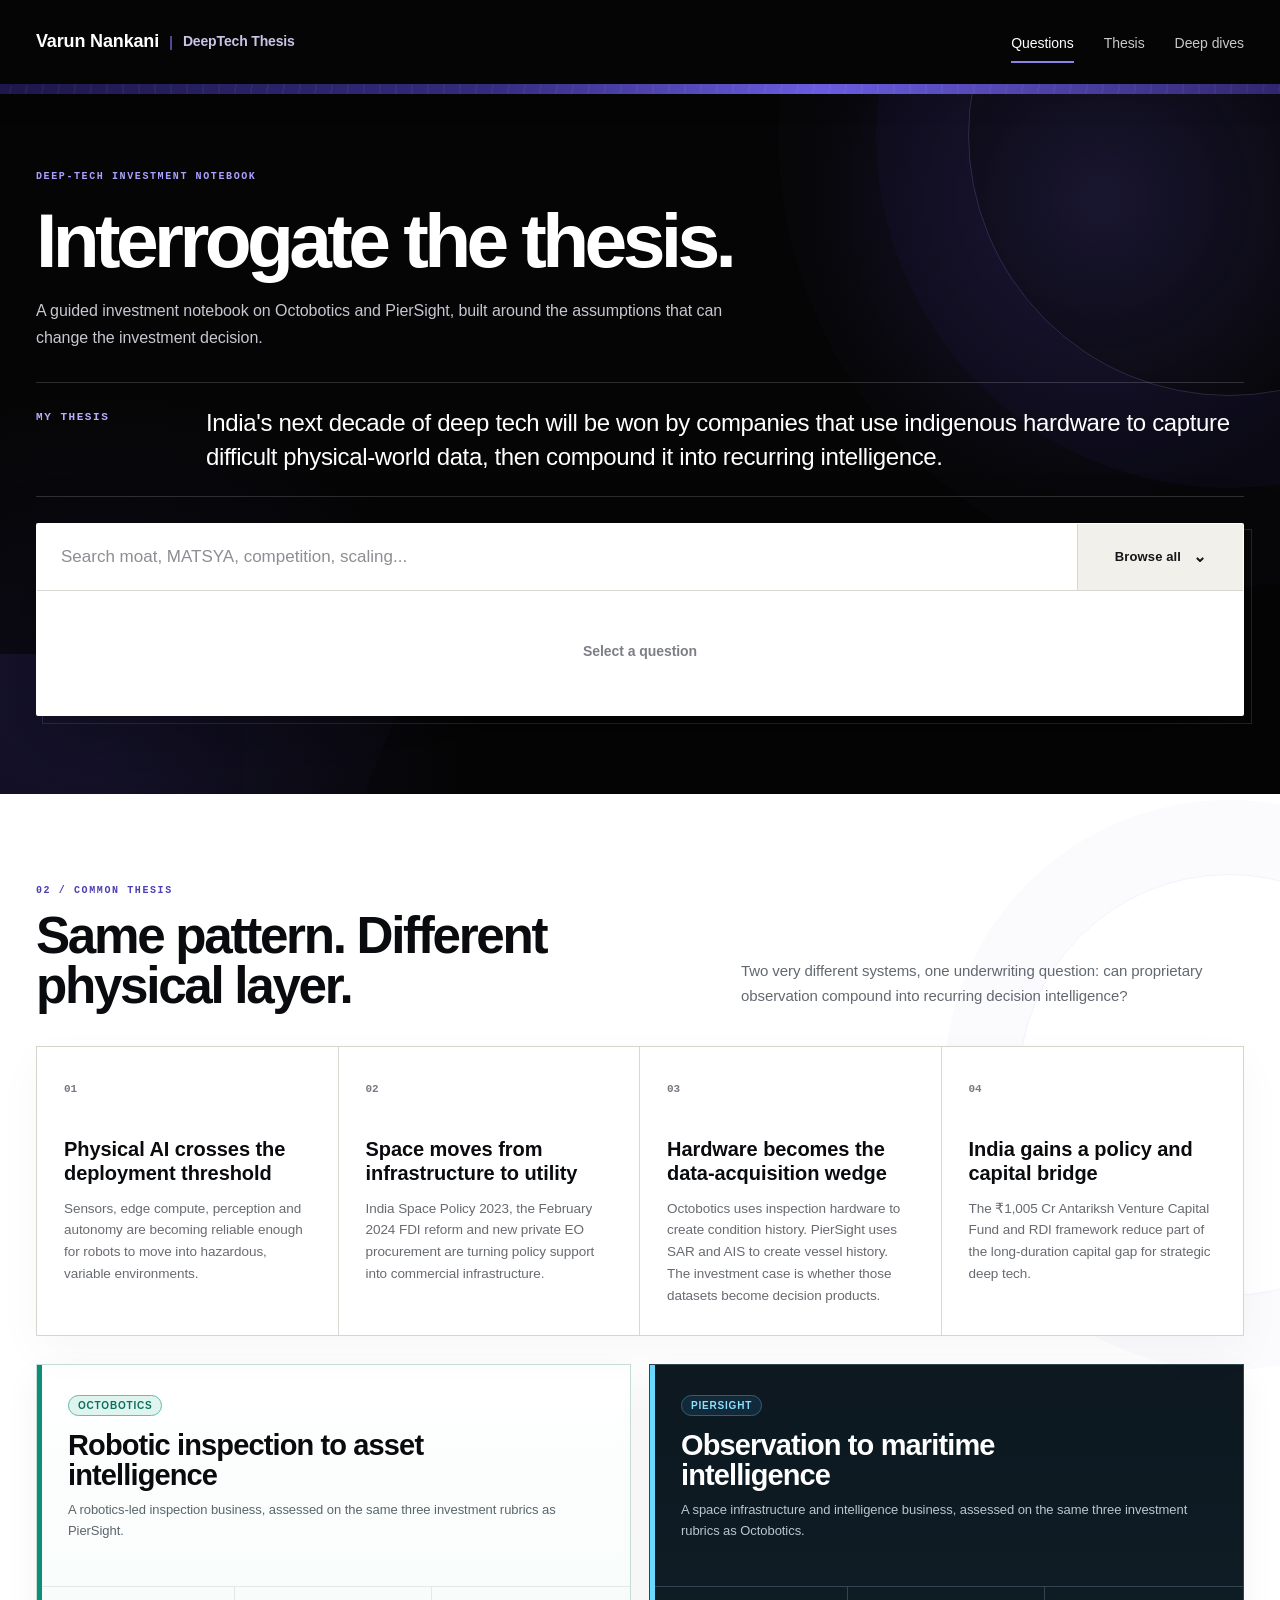
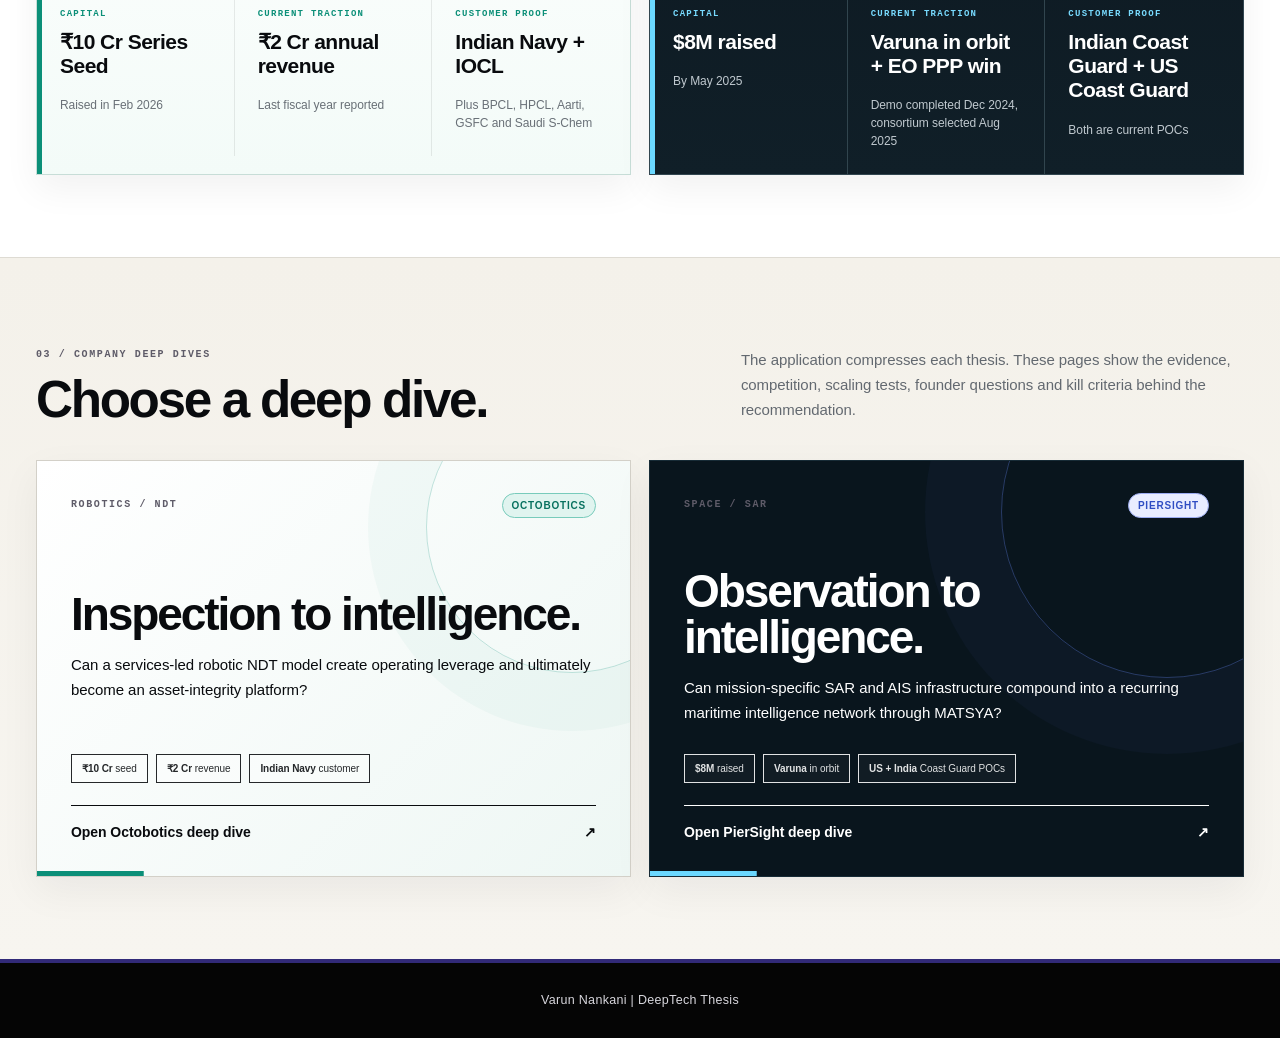
==== index.html @ 7f2cd65d "v1" ====
<!doctype html>
<html lang="en">
<head>
  <meta charset="utf-8">
  <meta name="viewport" content="width=device-width,initial-scale=1">
  <title>Varun Nankani | DeepTech Thesis</title>
  <link rel="stylesheet" href="styles.css">
</head>
<body class="home-page">
<header class="site-nav thesis-nav">
  <div class="nav-inner">
    <a class="thesis-brand" href="index.html" aria-label="Homepage"><span class="brand-name">Varun Nankani</span><span class="brand-separator">|</span><span class="brand-subtitle">DeepTech Thesis</span></a>
    <nav class="nav-links"><a href="#questions">Questions</a><a href="#thesis">Thesis</a><a href="#deep-dives">Deep dives</a></nav>
  </div>
  <div class="thesis-band" aria-hidden="true"></div>
</header>
<main>
  <section class="home-hero" id="questions">
    <div class="shell home-hero-inner">
      <div class="home-hero-copy">
        <span class="eyebrow thesis-eyebrow">DEEP-TECH INVESTMENT NOTEBOOK</span>
        <h1>Interrogate the thesis.</h1>
        <p class="home-intro">A guided investment notebook on Octobotics and PierSight, built around the assumptions that can change the investment decision.</p>
      </div>
      <div class="home-thesis-statement">
        <span class="statement-label">MY THESIS</span>
        <p>India's next decade of deep tech will be won by companies that use indigenous hardware to capture difficult physical-world data, then compound it into recurring intelligence.</p>
      </div>
      <div class="qa-widget home-qa" data-scope="all">
        <div class="qa-shell">
          <div class="qa-search-row">
            <input class="qa-input" placeholder="Search moat, MATSYA, competition, scaling..." autocomplete="off" aria-label="Search investment questions">
            <button class="browse-btn" type="button" aria-expanded="false">Browse all <span class="chevron">⌄</span></button>
            <div class="qa-dropdown" hidden>
              <div class="qa-tabs"><button class="qa-tab active" data-filter="all">All</button><button class="qa-tab" data-filter="Octobotics">Octobotics</button><button class="qa-tab" data-filter="PierSight">PierSight</button></div>
              <div class="qa-options"></div>
            </div>
          </div>
          <div class="answer-panel"><div class="answer-empty"><b>Select a question</b></div></div>
        </div>
      </div>
    </div>
  </section>

  <section class="section thesis-section thesis-theme" id="thesis">
    <div class="shell">
      <div class="section-head">
        <div><span class="section-number">02 / COMMON THESIS</span><h2>Same pattern. Different physical layer.</h2></div>
        <p>Two very different systems, one underwriting question: can proprietary observation compound into recurring decision intelligence?</p>
      </div>
      <div class="thesis-grid">
        <article class="thesis-box"><span>01</span><h3>Physical AI crosses the deployment threshold</h3><p>Sensors, edge compute, perception and autonomy are becoming reliable enough for robots to move into hazardous, variable environments.</p></article>
        <article class="thesis-box"><span>02</span><h3>Space moves from infrastructure to utility</h3><p>India Space Policy 2023, the February 2024 FDI reform and new private EO procurement are turning policy support into commercial infrastructure.</p></article>
        <article class="thesis-box"><span>03</span><h3>Hardware becomes the data-acquisition wedge</h3><p>Octobotics uses inspection hardware to create condition history. PierSight uses SAR and AIS to create vessel history. The investment case is whether those datasets become decision products.</p></article>
        <article class="thesis-box"><span>04</span><h3>India gains a policy and capital bridge</h3><p>The ₹1,005 Cr Antariksh Venture Capital Fund and RDI framework reduce part of the long-duration capital gap for strategic deep tech.</p></article>
      </div>
      <div class="home-compare-grid">
        <article class="home-company-card octo-card">
          <div class="home-company-head">
            <span class="tag octo">Octobotics</span>
            <h3>Robotic inspection to asset intelligence</h3>
            <p>A robotics-led inspection business, assessed on the same three investment rubrics as PierSight.</p>
          </div>
          <div class="rubric-grid">
            <div>
              <span>Capital</span>
              <b>₹10 Cr Series Seed</b>
              <small>Raised in Feb 2026</small>
            </div>
            <div>
              <span>Current traction</span>
              <b>₹2 Cr annual revenue</b>
              <small>Last fiscal year reported</small>
            </div>
            <div>
              <span>Customer proof</span>
              <b>Indian Navy + IOCL</b>
              <small>Plus BPCL, HPCL, Aarti, GSFC and Saudi S-Chem</small>
            </div>
          </div>
        </article>
        <article class="home-company-card pier-card">
          <div class="home-company-head">
            <span class="tag pier">PierSight</span>
            <h3>Observation to maritime intelligence</h3>
            <p>A space infrastructure and intelligence business, assessed on the same three investment rubrics as Octobotics.</p>
          </div>
          <div class="rubric-grid">
            <div>
              <span>Capital</span>
              <b>$8M raised</b>
              <small>By May 2025</small>
            </div>
            <div>
              <span>Current traction</span>
              <b>Varuna in orbit + EO PPP win</b>
              <small>Demo completed Dec 2024, consortium selected Aug 2025</small>
            </div>
            <div>
              <span>Customer proof</span>
              <b>Indian Coast Guard + US Coast Guard</b>
              <small>Both are current POCs</small>
            </div>
          </div>
        </article>
      </div>
    </div>
  </section>

  <section class="section deep-section" id="deep-dives">
    <div class="shell">
      <div class="section-head">
        <div><span class="section-number">03 / COMPANY DEEP DIVES</span><h2>Choose a deep dive.</h2></div>
        <p>The application compresses each thesis. These pages show the evidence, competition, scaling tests, founder questions and kill criteria behind the recommendation.</p>
      </div>
      <div class="deep-grid">
        <a class="deep-card octo" href="octobotics.html">
          <div class="deep-card-top"><span class="section-number">ROBOTICS / NDT</span><span class="tag octo">Octobotics</span></div>
          <div class="deep-card-copy"><h3>Inspection to intelligence.</h3><p>Can a services-led robotic NDT model create operating leverage and ultimately become an asset-integrity platform?</p></div>
          <div class="deep-proof"><span><b>₹10 Cr</b> seed</span><span><b>₹2 Cr</b> revenue</span><span><b>Indian Navy</b> customer</span></div>
          <div class="open-link"><span>Open Octobotics deep dive</span><span>↗</span></div>
        </a>
        <a class="deep-card pier" href="piersight.html">
          <div class="deep-card-top"><span class="section-number">SPACE / SAR</span><span class="tag pier">PierSight</span></div>
          <div class="deep-card-copy"><h3>Observation to intelligence.</h3><p>Can mission-specific SAR and AIS infrastructure compound into a recurring maritime intelligence network through MATSYA?</p></div>
          <div class="deep-proof"><span><b>$8M</b> raised</span><span><b>Varuna</b> in orbit</span><span><b>US + India</b> Coast Guard POCs</span></div>
          <div class="open-link"><span>Open PierSight deep dive</span><span>↗</span></div>
        </a>
      </div>
    </div>
  </section>
</main>
<footer class="footer thesis-footer"><div class="shell footer-single">Varun Nankani | DeepTech Thesis</div></footer>
<script src="questions.js"></script><script src="app.js"></script>
</body></html>
---- styles.css ----
:root{
  --ink:#090b0e;
  --paper:#f5f2ec;
  --white:#ffffff;
  --line:#d8d6d0;
  --muted:#666d73;
  --k-purple:#322a78;
  --k-purple-2:#4b3fb3;
  --k-lilac:#8c82e9;
  --k-black:#050505;
  --octo:#0b8f78;
  --octo-soft:#e0f4ef;
  --pier:#3757d9;
  --pier-soft:#e9edff;
  --dark:#071015;
  --shadow:0 22px 60px rgba(12,11,20,.10)
}
*{box-sizing:border-box}
html{scroll-behavior:smooth}
body{margin:0;font-family:Inter,Arial,sans-serif;color:var(--ink);background:var(--paper);font-size:16px;line-height:1.55}
a{color:inherit;text-decoration:none}
button,input{font:inherit}
.shell{width:min(1240px,calc(100% - 64px));margin:0 auto}

/* Notebook navigation */
.site-nav,.company-nav{position:sticky;top:0;z-index:50;background:var(--k-black);color:#fff;border-bottom:0}
.nav-inner{width:min(1240px,calc(100% - 64px));margin:auto;height:90px;display:flex;align-items:center;justify-content:space-between;gap:30px}
.thesis-brand{display:flex;align-items:center;gap:10px;min-width:max-content;color:#fff;font-weight:800;letter-spacing:-.01em}
.thesis-brand .brand-name{font-size:18px}.thesis-brand .brand-separator{color:#7f73e6;font-weight:500}.thesis-brand .brand-subtitle{font-size:15px;color:#c9c5e8;font-weight:650}
.nav-links{display:flex;gap:34px;align-items:center;font-size:15px;color:rgba(255,255,255,.78)}
.nav-links a{position:relative;padding:33px 0 30px;white-space:nowrap}
.nav-links a:after{content:"";position:absolute;left:0;right:0;bottom:22px;height:2px;background:transparent;transform:scaleX(.35);transition:.2s ease}
.nav-links a:hover,.nav-links a.active{color:#fff}
.nav-links a:hover:after,.nav-links a.active:after{background:#fff;transform:scaleX(1)}
.thesis-band{height:13px;background:linear-gradient(100deg,#211b53 0%,#31266f 30%,#4f43a7 64%,#2e275f 100%);position:relative;overflow:hidden}
.thesis-band:after{content:"";position:absolute;inset:-20px;background:repeating-linear-gradient(97deg,transparent 0 14px,rgba(255,255,255,.035) 14px 16px);transform:rotate(-2deg)}

/* Homepage */
.home-page{background:#fff}
.home-hero{background:var(--k-black);color:#fff;padding:72px 0 88px;position:relative;overflow:hidden}
.home-hero:before{content:"";position:absolute;width:580px;height:580px;right:-250px;top:-220px;border-radius:50%;border:1px solid rgba(151,138,255,.25);box-shadow:0 0 0 100px rgba(74,63,179,.08),0 0 0 210px rgba(74,63,179,.035)}
.home-hero:after{content:"";position:absolute;left:-70px;bottom:-110px;width:440px;height:250px;background:linear-gradient(135deg,rgba(79,67,167,.30),rgba(79,67,167,0));transform:skewX(-22deg)}
.home-hero-inner{position:relative;z-index:2}
.home-hero-copy{display:block;margin-bottom:34px}
.home-hero-copy h1{font-size:72px;line-height:.96;letter-spacing:-.055em;margin:15px 0 0;max-width:760px}
.home-intro{margin:22px 0 0;color:#c6c5cc;font-size:17px;line-height:1.65;max-width:670px}
.eyebrow{font:700 11px/1.2 ui-monospace,SFMono-Regular,Menlo,monospace;letter-spacing:.14em;text-transform:uppercase;color:#b9b1ff}
.thesis-eyebrow{color:#aaa1ff}
.home-thesis-statement{display:grid;grid-template-columns:150px 1fr;gap:30px;align-items:start;border-top:1px solid rgba(255,255,255,.20);border-bottom:1px solid rgba(255,255,255,.20);padding:26px 0;margin:18px 0 28px}
.statement-label{font:700 11px/1.25 ui-monospace,SFMono-Regular,Menlo,monospace;letter-spacing:.14em;color:#aaa1ff}
.home-thesis-statement p{font-size:25px;line-height:1.38;letter-spacing:-.015em;margin:0;max-width:990px}

/* Question explorer */
.qa-shell{background:#fff;color:var(--ink);border:1px solid #cfcdd3;box-shadow:var(--shadow)}
.home-qa .qa-shell{border-color:rgba(255,255,255,.20);box-shadow:0 28px 80px rgba(0,0,0,.30)}
.qa-search-row{display:grid;grid-template-columns:minmax(0,1fr) 174px;position:relative;border-bottom:1px solid var(--line);min-height:64px}
.qa-search-row input{width:100%;border:0;padding:0 22px;font-size:18px;outline:0;background:#fff;color:var(--ink)}
.qa-search-row input::placeholder{color:#8c8e94}
.browse-btn{height:64px;border:0;border-left:1px solid var(--line);background:#f7f5f0;color:#15151a;font-weight:750;font-size:14px;display:flex;justify-content:center;align-items:center;gap:12px;cursor:pointer;transition:background .2s,color .2s}
.browse-btn .chevron,.browse-btn span{font-size:16px;line-height:1}
.browse-btn:hover,.browse-btn.open{background:var(--k-purple);color:#fff}
.qa-dropdown{position:absolute;top:calc(100% + 1px);left:0;right:0;z-index:25;background:#fff;border:1px solid var(--line);box-shadow:0 24px 60px rgba(0,0,0,.18);max-height:440px;overflow:hidden}
.qa-tabs{display:flex;gap:9px;padding:13px 16px;border-bottom:1px solid var(--line);background:#f7f6f2}
.qa-tab{border:1px solid #cac8c2;border-radius:999px;padding:7px 13px;background:#fff;color:#202126;font-size:12px;font-weight:750;cursor:pointer;transition:.18s ease}
.qa-tab[data-filter="Octobotics"]{border-color:#74cbb9;color:#08705f}
.qa-tab[data-filter="PierSight"]{border-color:#9babea;color:#304eba}
.qa-tab:hover{transform:translateY(-1px)}
.qa-tab.active{background:var(--k-black);color:#fff;border-color:var(--k-black)}
.qa-options{max-height:360px;overflow:auto}
.qa-option{display:grid;grid-template-columns:minmax(0,1fr) auto;gap:18px;align-items:center;padding:15px 18px;border-bottom:1px solid #eceae5;cursor:pointer;transition:background .16s ease,padding-left .16s ease}
.qa-option:hover{background:#f1eefb;padding-left:24px}
.qa-question{font-size:14px;font-weight:680;line-height:1.4}
.tags{display:flex;gap:7px;justify-content:flex-end;flex-wrap:wrap}
.tag{border-radius:999px;padding:4px 9px;font-size:10px;font-weight:800;letter-spacing:.08em;text-transform:uppercase;white-space:nowrap}
.tag.octo{background:var(--octo-soft);color:#08715f;border:1px solid #78cbbb}
.tag.pier{background:var(--pier-soft);color:#304ec3;border:1px solid #9dadf2}
.answer-panel{min-height:190px;padding:30px 30px 34px;background:#fff}
.answer-empty{height:120px;display:grid;place-items:center;color:#80848a;text-align:center;font-size:14px}
.answer-card{max-width:980px}
.answer-card h3{font-size:23px;line-height:1.28;margin:0 0 15px;letter-spacing:-.02em}
.answer-card p{font-size:16px;line-height:1.72;margin:0;color:#30343a}
.answer-tags{margin:0 0 14px;justify-content:flex-start}
.no-results{padding:22px;color:var(--muted);font-size:14px}

/* Homepage sections */
.section{padding:86px 0}
.section-head{display:grid;grid-template-columns:1.05fr .95fr;gap:70px;align-items:end;margin-bottom:38px}
.section-number{font:700 11px/1.2 ui-monospace,SFMono-Regular,Menlo,monospace;letter-spacing:.13em;color:#6d7180}
.section-head h2{font-size:48px;line-height:1.02;letter-spacing:-.045em;margin:11px 0 0;max-width:650px}
.section-head p{margin:0 0 3px;color:#636970;max-width:540px;font-size:16px;line-height:1.62}
.thesis-theme{background:#fff}
.thesis-theme .section-number{color:var(--k-purple-2)}
.thesis-grid{display:grid;grid-template-columns:repeat(4,1fr);border:1px solid #dad8d2;background:#fff}
.thesis-box{padding:30px 28px;min-height:270px;border-right:1px solid #dad8d2;transition:transform .22s ease,background .22s ease,color .22s ease,box-shadow .22s ease}
.thesis-box:last-child{border-right:0}
.thesis-box:hover{background:var(--k-purple);color:#fff;transform:translateY(-7px);box-shadow:0 22px 50px rgba(50,42,120,.22);z-index:2}
.thesis-box>span{font:700 11px ui-monospace,SFMono-Regular,Menlo,monospace;color:#7a7883}
.thesis-box h3{font-size:21px;line-height:1.2;margin:42px 0 14px}
.thesis-box p{font-size:14px;line-height:1.58;color:#676b71;margin:0}
.thesis-box:hover p,.thesis-box:hover>span{color:#e5e1ff}
.deep-section{background:#f4f1ea;border-top:1px solid #dedbd3}
.deep-section .section-number{color:#5e5b68}
.deep-grid{display:grid;grid-template-columns:1fr 1fr;gap:20px}
.deep-card{min-height:390px;border:1px solid #d3d0c8;padding:32px;display:flex;flex-direction:column;position:relative;overflow:hidden;box-shadow:0 16px 42px rgba(20,18,28,.06);transition:transform .24s ease,box-shadow .24s ease,border-color .24s ease}
.deep-card:hover{transform:translateY(-7px);box-shadow:0 28px 70px rgba(20,18,28,.14)}
.deep-card.octo{background:linear-gradient(135deg,#fff 0%,#eef7f4 100%)}
.deep-card.octo:hover{border-color:#69bba9}
.deep-card.pier{background:#09151d;color:#fff;border-color:#172b36}
.deep-card.pier:hover{border-color:#6680eb}
.deep-card-top{display:flex;align-items:center;justify-content:space-between;gap:16px;position:relative;z-index:2}
.deep-card-copy{margin-top:auto;margin-bottom:auto;position:relative;z-index:2;padding:45px 0 35px}
.deep-card h3{font-size:44px;line-height:1;letter-spacing:-.045em;margin:0 0 16px}
.deep-card p{max-width:520px;font-size:16px;line-height:1.62;margin:0}
.deep-card .open-link{border-top:1px solid currentColor;padding-top:16px;display:flex;justify-content:space-between;gap:20px;font-weight:750;position:relative;z-index:2}
.deep-card.octo:after{content:"";position:absolute;width:290px;height:290px;border:1px solid rgba(11,143,120,.24);border-radius:50%;right:-88px;top:-80px;box-shadow:0 0 0 58px rgba(11,143,120,.035)}
.deep-card.pier:after{content:"";position:absolute;width:330px;height:330px;border:1px solid rgba(98,128,235,.35);border-radius:50%;right:-90px;top:-115px;box-shadow:0 0 0 76px rgba(98,128,235,.04)}

/* Company pages */
.company-hero{padding:76px 0 64px;background:#fff;border-bottom:1px solid var(--line)}
.company-hero-grid{display:grid;grid-template-columns:1.04fr .96fr;gap:48px;align-items:center}
.company-hero h1{font-size:58px;line-height:.98;letter-spacing:-.055em;margin:14px 0 24px}
.company-hero .lede{font-size:18px;line-height:1.7;color:#465159}
.metric-strip{display:grid;grid-template-columns:repeat(3,1fr);border:1px solid #bac7ca;margin-top:32px}
.metric-strip div{padding:18px;border-right:1px solid #bac7ca;transition:background .2s ease}
.metric-strip div:last-child{border-right:0}
.metric-strip div:hover{background:rgba(255,255,255,.72)}
.metric-strip span{display:block;font:700 10px ui-monospace,SFMono-Regular,Menlo,monospace;letter-spacing:.1em;color:#738188}
.metric-strip b{font-size:14px}
.octo-hero{background:linear-gradient(130deg,#fff,#eef7f4);position:relative;overflow:hidden}
.octo-hero:before{content:"";position:absolute;inset:0;background-image:linear-gradient(rgba(20,111,98,.06) 1px,transparent 1px),linear-gradient(90deg,rgba(20,111,98,.06) 1px,transparent 1px);background-size:50px 50px}
.octo-hero .company-hero-grid{position:relative;z-index:1}
.product-stage{background:#fff;border:1px solid #9fb3b8;min-height:390px;padding:28px;display:grid;place-items:center;position:relative;overflow:hidden}
.product-stage img{width:100%;height:330px;object-fit:contain;object-position:center;filter:saturate(.94)}
.product-stage .caption{position:absolute;left:18px;right:18px;bottom:12px;display:flex;justify-content:space-between;font:700 10px ui-monospace,SFMono-Regular,Menlo,monospace;letter-spacing:.1em;color:#647178}
.pier-hero{background:#07141c;color:#fff;position:relative;overflow:hidden}
.pier-hero:before{content:"";position:absolute;inset:0;background-image:linear-gradient(rgba(255,255,255,.035) 1px,transparent 1px),linear-gradient(90deg,rgba(255,255,255,.035) 1px,transparent 1px);background-size:52px 52px}
.pier-orbit{height:390px;position:relative}
.pier-orbit:before,.pier-orbit:after{content:"";position:absolute;border:1px solid rgba(70,194,255,.38);border-radius:50%;inset:12%}
.pier-orbit:after{inset:28%;box-shadow:0 0 70px rgba(49,87,255,.18)}
.pier-orbit .dot{position:absolute;width:14px;height:14px;border-radius:50%;background:#63d5ff;left:28%;top:36%;box-shadow:0 0 22px #63d5ff}
.content-section{padding:72px 0;background:#fff}
.content-section.alt{background:#f2f1eb}
.content-section.dark{background:#0b1114;color:#fff}
.content-head{display:grid;grid-template-columns:.9fr 1.1fr;gap:56px;align-items:start;margin-bottom:32px}
.content-head h2,.company-qa-heading h2{font-size:40px;line-height:1.04;letter-spacing:-.04em;margin:0}
.content-head p{margin:3px 0 0;color:#687279;line-height:1.65}
.dark .content-head p{color:#b3bfc5}
.underwrite-grid{display:grid;grid-template-columns:repeat(5,1fr);border:1px solid #cfd5d1}
.underwrite-grid article{padding:24px;min-height:220px;border-right:1px solid #cfd5d1;transition:transform .2s ease,background .2s ease,box-shadow .2s ease}
.underwrite-grid article:last-child{border-right:0}
.underwrite-grid article:hover{transform:translateY(-5px);background:#f4f8f7;box-shadow:0 18px 42px rgba(8,16,19,.10);z-index:2}
.underwrite-grid span{font:700 10px ui-monospace,SFMono-Regular,Menlo,monospace;color:#748086}
.underwrite-grid h3{font-size:17px;line-height:1.25;margin:24px 0 8px}
.underwrite-grid p{font-size:13px;color:#677278;margin:0}
.dark .underwrite-grid{border-color:#344047}
.dark .underwrite-grid article{border-color:#344047}
.dark .underwrite-grid article:hover{background:#111d23;box-shadow:0 18px 42px rgba(0,0,0,.28)}
.dark .underwrite-grid p{color:#b7c1c6}
.competitor-grid{display:grid;grid-template-columns:repeat(2,1fr);gap:12px}
.competitor-card{border:1px solid #cfd5d1;padding:22px;background:#fff;transition:transform .2s ease,border-color .2s ease,box-shadow .2s ease}
.competitor-card:hover{transform:translateY(-4px);border-color:#9995ab;box-shadow:0 16px 38px rgba(10,12,15,.10)}
.competitor-card h3{margin:0 0 8px;font-size:18px}
.competitor-card p{margin:0;color:#69747a;font-size:14px}
.mechanism{display:grid;grid-template-columns:repeat(7,auto);align-items:center;gap:10px;margin:34px 0}
.mechanism .step{border:1px solid #bcc8ca;background:#fff;padding:20px 18px;min-height:104px;transition:transform .2s ease,box-shadow .2s ease,border-color .2s ease}
.mechanism .step:hover{transform:translateY(-4px);box-shadow:0 15px 35px rgba(8,16,19,.10);border-color:#8ca1a6}
.mechanism .step b{display:block;font-size:15px}
.mechanism .step small{color:#6c767b}
.mechanism .arrow{font-size:26px;color:#788389}
.key-metric{display:grid;grid-template-columns:.7fr 1.3fr;gap:30px;border:1px solid #bac5c8;padding:24px;background:#fff}
.key-metric strong{display:block;font-size:27px;letter-spacing:-.03em}
.key-metric p{margin:0;color:#5d686e}
.founder-grid{display:grid;grid-template-columns:repeat(2,1fr);border:1px solid #cfd5d1}
.founder-grid article{padding:24px;border-right:1px solid #cfd5d1;border-bottom:1px solid #cfd5d1;min-height:135px;transition:background .2s ease,transform .2s ease,box-shadow .2s ease}
.founder-grid article:hover{background:#f4f1fb;transform:translateY(-3px);box-shadow:0 14px 34px rgba(23,20,42,.08);z-index:2}
.founder-grid article:nth-child(2n){border-right:0}
.founder-grid article:nth-last-child(-n+2){border-bottom:0}
.founder-grid span{font:700 10px ui-monospace,SFMono-Regular,Menlo,monospace;color:#7a858a}
.founder-grid p{margin:18px 0 0;font-size:15px}
.company-qa-heading{margin-bottom:24px}
.company-qa{margin-top:0}
.company-qa .qa-shell{margin-top:0;border:1px solid #cfd5d1;box-shadow:none}
.dark .company-qa .qa-shell{border-color:#344047}

/* Footer */
.footer{padding:30px 0;border-top:1px solid var(--line);font-size:13px;color:#666a70;background:#f4f1ea}
.thesis-footer{background:var(--k-black);color:#d8d7dd;border-top:3px solid var(--k-purple)}
.footer-single{text-align:center;letter-spacing:.01em}

@media(max-width:980px){
  .nav-inner{height:auto;min-height:82px;flex-wrap:wrap;padding:14px 0}.nav-links{gap:18px;font-size:12px;overflow:auto}.nav-links a{padding:10px 0 13px}.nav-links a:after{bottom:5px}
  .home-hero-copy,.section-head,.company-hero-grid,.content-head{grid-template-columns:1fr;gap:26px}.home-intro{justify-self:start}.home-hero-copy h1{font-size:54px}.home-thesis-statement{grid-template-columns:1fr}.thesis-grid,.underwrite-grid{grid-template-columns:1fr}.thesis-box,.underwrite-grid article{border-right:0;border-bottom:1px solid var(--line)}.thesis-box:last-child,.underwrite-grid article:last-child{border-bottom:0}.deep-grid{grid-template-columns:1fr}.company-hero h1{font-size:46px}.mechanism{grid-template-columns:1fr}.mechanism .arrow{transform:rotate(90deg);justify-self:center}.key-metric{grid-template-columns:1fr}
}
@media(max-width:700px){
  .shell,.nav-inner{width:min(100% - 32px,1240px)}.thesis-brand .brand-name{font-size:16px}.thesis-brand .brand-subtitle{font-size:13px}.home-hero{padding:52px 0 64px}.home-hero-copy h1{font-size:46px}.home-thesis-statement p{font-size:20px}.qa-search-row{grid-template-columns:1fr 128px}.browse-btn{font-size:12px}.section{padding:64px 0}.section-head h2{font-size:39px}.deep-card h3{font-size:36px}.founder-grid{grid-template-columns:1fr}.founder-grid article,.founder-grid article:nth-child(2n),.founder-grid article:nth-last-child(-n+2){border-right:0;border-bottom:1px solid #cfd5d1}.founder-grid article:last-child{border-bottom:0}.metric-strip{grid-template-columns:1fr}.metric-strip div{border-right:0;border-bottom:1px solid #bac7ca}.metric-strip div:last-child{border-bottom:0}
}


/* V10 homepage compare layer */
.home-compare-grid{display:grid;grid-template-columns:1fr 1fr;gap:20px;margin-top:24px}
.home-company-card{border:1px solid #d8d6d0;background:#fff;overflow:visible;transition:transform .22s ease,box-shadow .22s ease,border-color .22s ease}
.home-company-card:hover{transform:translateY(-6px);box-shadow:0 18px 42px rgba(8,16,19,.10)}
.home-company-card.octo-card{background:linear-gradient(180deg,#ffffff 0%,#f3fbf8 100%);border-color:#c7ddd7}
.home-company-card.pier-card{background:linear-gradient(180deg,#0d1820 0%,#101f28 100%);border-color:#324650;color:#fff}
.home-company-head{padding:24px 24px 0}
.home-company-head h3{font-size:28px;line-height:1.08;letter-spacing:-.03em;margin:14px 0 10px}
.home-company-head p{margin:0 0 22px;color:#687177;font-size:14px;line-height:1.6;max-width:540px}
.pier-card .home-company-head p{color:#b9c6cd}
.rubric-grid{display:grid;grid-template-columns:repeat(3,1fr);border-top:1px solid rgba(0,0,0,.08)}
.rubric-grid>div{padding:22px 24px;border-right:1px solid rgba(0,0,0,.08);transition:background .2s ease,transform .2s ease}
.rubric-grid>div:last-child{border-right:0}
.octo-card .rubric-grid>div:hover{background:#eaf7f2;transform:translateY(-2px)}
.pier-card .rubric-grid{border-top-color:#31454e}
.pier-card .rubric-grid>div{border-right-color:#31454e}
.pier-card .rubric-grid>div:hover{background:#132630;transform:translateY(-2px)}
.rubric-grid span,.evidence-ribbon span,.proof-grid span,.comp-kicker,.dated-grid>article>span{display:block;font:700 10px ui-monospace,SFMono-Regular,Menlo,monospace;letter-spacing:.10em;color:#766f94;text-transform:uppercase}
.pier-card .rubric-grid span{color:#78dbff}
.octo-card .rubric-grid span{color:#0b8f78}
.rubric-grid b{display:block;font-size:23px;line-height:1.15;margin:10px 0 8px;letter-spacing:-.025em}
.rubric-grid small{display:block;font-size:13px;line-height:1.5;color:#697077}
.pier-card .rubric-grid small{color:#c0c9cf}

/* V9 diligence evidence layer */
.evidence-ribbon{display:grid;grid-template-columns:repeat(3,1fr);margin-top:22px;border:1px solid #d8d6d0;background:#fbfaf7}
.evidence-ribbon>div{padding:18px 20px;border-right:1px solid #d8d6d0;border-bottom:1px solid #d8d6d0;transition:.2s ease}
.evidence-ribbon>div:nth-child(3n){border-right:0}.evidence-ribbon>div:nth-last-child(-n+3){border-bottom:0}
.evidence-ribbon>div:hover{background:#f0edff;transform:translateY(-3px);box-shadow:0 12px 30px rgba(50,42,120,.10);z-index:2}
.evidence-ribbon span,.proof-grid span,.comp-kicker,.dated-grid>article>span{display:block;font:700 10px ui-monospace,SFMono-Regular,Menlo,monospace;letter-spacing:.10em;color:#766f94}
.evidence-ribbon b{display:block;font-size:18px;margin:5px 0 2px}.evidence-ribbon small{color:#6a6e74;font-size:12px}
.deep-proof{display:flex;gap:8px;flex-wrap:wrap;margin:0 0 20px;position:relative;z-index:2}
.deep-proof span{font-size:11px;border:1px solid currentColor;padding:6px 9px;opacity:.88}.deep-proof b{font-weight:850}
.proof-section{padding:58px 0 62px;background:#f8f7f3;border-bottom:1px solid #d9d7d2}
.pier-proof{background:#0e1820;color:#fff;border-color:#293842}.octo-proof{background:#f3f8f6}
.proof-heading{display:grid;grid-template-columns:1.1fr .9fr;gap:52px;align-items:end;margin-bottom:26px}
.proof-heading h2{font-size:38px;line-height:1.05;letter-spacing:-.035em;margin:10px 0 0}.proof-heading p{margin:0;color:#687279;line-height:1.65}.pier-proof .proof-heading p{color:#b9c7ce}
.proof-grid{display:grid;border:1px solid #cdd5d1}.proof-grid.four{grid-template-columns:repeat(4,1fr)}.proof-grid.five{grid-template-columns:repeat(5,1fr)}
.proof-grid article{padding:22px;min-height:190px;border-right:1px solid #cdd5d1;transition:.2s ease}.proof-grid article:last-child{border-right:0}.proof-grid article:hover{transform:translateY(-5px);background:#fff;box-shadow:0 18px 42px rgba(8,16,19,.10);z-index:2}
.proof-grid strong{display:block;font-size:28px;line-height:1.05;margin:22px 0 10px;letter-spacing:-.03em}.proof-grid p{font-size:13px;line-height:1.5;color:#606b70;margin:0}
.pier-proof .proof-grid{border-color:#34464f}.pier-proof .proof-grid article{border-color:#34464f}.pier-proof .proof-grid article:hover{background:#13242d}.pier-proof .proof-grid p{color:#b7c5cb}.pier-proof .proof-grid span{color:#64d8ff}
.source-row{display:flex;gap:20px;flex-wrap:wrap;margin-top:16px}.source-row a,.mini-sources a,.dated-grid a,.target-panel>a{font-size:12px;text-decoration:underline;text-underline-offset:3px;color:#4a438e}.pier-proof .source-row a{color:#7ddfff}
.evidence-comps .competitor-card{min-height:245px}.featured-comp{border-width:2px;border-color:#7569c7}.comp-kicker{margin-bottom:12px}.comp-stats{display:grid;grid-template-columns:auto 1fr;gap:4px 12px;margin:12px 0 14px}.comp-stats b{font-size:22px;line-height:1.2}.comp-stats span{font-size:12px;color:#71787d;align-self:end}.mini-sources{display:flex;gap:14px;flex-wrap:wrap;margin-top:14px}
.investment-callout{margin-top:18px;border:1px solid #bbb5da;background:#f3f0ff;padding:22px 24px;display:grid;grid-template-columns:180px 1fr;gap:26px}.investment-callout span{font:700 10px ui-monospace,SFMono-Regular,Menlo,monospace;letter-spacing:.12em;color:#534a9b}.investment-callout p{margin:0;line-height:1.65;color:#33323a}
.policy-section{background:#f6f4ef}.dated-grid{display:grid;grid-template-columns:repeat(4,1fr);border:1px solid #d4d1c9}.dated-grid article{padding:24px;border-right:1px solid #d4d1c9;min-height:250px;transition:.2s ease}.dated-grid article:last-child{border-right:0}.dated-grid article:hover{transform:translateY(-5px);background:#fff;box-shadow:0 18px 42px rgba(8,16,19,.09);z-index:2}.dated-grid h3{font-size:18px;line-height:1.25;margin:25px 0 9px}.dated-grid p{font-size:13px;color:#626b71;line-height:1.55}.dated-grid a{display:inline-block;margin-top:10px}
.target-panel{margin-top:20px;background:#09151d;color:#fff;padding:25px 27px;display:grid;grid-template-columns:1fr 1.4fr auto;gap:28px;align-items:center}.target-panel h3{margin:7px 0 0;font-size:20px}.target-stats{display:grid;grid-template-columns:repeat(4,1fr);gap:10px}.target-stats span{font-size:11px;color:#bdd0d9;border-left:1px solid #39505a;padding-left:12px}.target-stats b{display:block;font-size:22px;color:#fff}.target-panel>a{color:#75ddff;white-space:nowrap}
@media(max-width:980px){.home-compare-grid{grid-template-columns:1fr}.rubric-grid{grid-template-columns:1fr 1fr 1fr}.evidence-ribbon{grid-template-columns:1fr 1fr}.evidence-ribbon>div:nth-child(3n){border-right:1px solid #d8d6d0}.evidence-ribbon>div:nth-child(2n){border-right:0}.evidence-ribbon>div:nth-last-child(-n+3){border-bottom:1px solid #d8d6d0}.evidence-ribbon>div:nth-last-child(-n+2){border-bottom:0}.proof-heading{grid-template-columns:1fr}.proof-grid.four,.proof-grid.five,.dated-grid{grid-template-columns:1fr 1fr}.proof-grid article,.dated-grid article{border-bottom:1px solid #cdd5d1}.proof-grid article:nth-child(2n),.dated-grid article:nth-child(2n){border-right:0}.target-panel{grid-template-columns:1fr}.investment-callout{grid-template-columns:1fr}}
@media(max-width:700px){.home-compare-grid,.evidence-ribbon,.proof-grid.four,.proof-grid.five,.dated-grid{grid-template-columns:1fr}.rubric-grid{grid-template-columns:1fr}.evidence-ribbon>div,.evidence-ribbon>div:nth-child(2n),.evidence-ribbon>div:nth-child(3n),.proof-grid article,.dated-grid article{border-right:0}.evidence-ribbon>div:nth-last-child(-n+2){border-bottom:1px solid #d8d6d0}.evidence-ribbon>div:last-child,.proof-grid article:last-child,.dated-grid article:last-child{border-bottom:0}.target-stats{grid-template-columns:1fr 1fr}.proof-heading h2{font-size:32px}}

/* V11 visual polish */
:root{
  --k-purple-deep:#211a55;
  --k-purple-glow:#6557d8;
  --k-cream:#f6f3ed;
  --octo-deep:#086c5c;
  --pier-cyan:#6bd8ff;
}

body{font-size:15.5px;letter-spacing:-.004em}
.shell{width:min(1280px,calc(100% - 72px))}

/* Navigation refinement */
.site-nav,.company-nav{box-shadow:0 8px 28px rgba(0,0,0,.08)}
.nav-inner{width:min(1280px,calc(100% - 72px));height:84px}
.thesis-brand .brand-name{font-size:18px}.thesis-brand .brand-subtitle{font-size:14px}
.nav-links{gap:30px;font-size:14px}
.nav-links a{padding:30px 0 27px}
.nav-links a:after{bottom:18px;height:2px;background:transparent}
.nav-links a:hover:after,.nav-links a.active:after{background:var(--k-lilac)}
.thesis-band{height:10px;background:linear-gradient(95deg,#1d174b 0%,#342b7d 38%,#6a5ce0 64%,#30266e 100%)}

/* Hero refinement */
.home-hero{padding:68px 0 78px;background:
  radial-gradient(circle at 86% 15%,rgba(104,88,221,.20),transparent 24%),
  radial-gradient(circle at 8% 95%,rgba(68,54,156,.16),transparent 28%),
  #050505}
.home-hero:before{width:520px;height:520px;right:-210px;top:-220px;border-color:rgba(170,160,255,.20);box-shadow:0 0 0 92px rgba(74,63,179,.06),0 0 0 190px rgba(74,63,179,.025)}
.home-hero:after{opacity:.55}
.home-hero-copy{margin-bottom:30px;max-width:900px}
.home-hero-copy h1{font-size:clamp(56px,6vw,82px);line-height:.94;letter-spacing:-.06em;margin-top:18px}
.home-intro{font-size:16px;max-width:720px;color:#c8c6d0;line-height:1.68}
.eyebrow{font-size:10px;letter-spacing:.16em}
.home-thesis-statement{grid-template-columns:140px 1fr;padding:23px 0;margin:12px 0 26px;border-color:rgba(255,255,255,.16)}
.home-thesis-statement p{font-size:24px;line-height:1.4;max-width:1030px}
.statement-label{padding-top:5px;color:#b8b0ff}

/* Question explorer feels like an investment console */
.home-qa{position:relative}
.home-qa:before{content:"";position:absolute;inset:-1px;border:1px solid rgba(160,148,255,.20);pointer-events:none;transform:translate(7px,7px);z-index:-1}
.qa-shell{border-radius:2px}
.home-qa .qa-shell{box-shadow:0 26px 72px rgba(0,0,0,.32)}
.qa-search-row{grid-template-columns:minmax(0,1fr) 166px;min-height:66px}
.qa-search-row input{font-size:17px;padding:0 24px}
.browse-btn{height:66px;background:#f2f0eb;font-size:13px;letter-spacing:.01em}
.browse-btn:hover,.browse-btn.open{background:var(--k-purple);color:#fff}
.qa-dropdown{border-top:0;box-shadow:0 30px 70px rgba(0,0,0,.22)}
.qa-option{padding:14px 18px}
.qa-option:hover{background:#f1eefb;padding-left:22px}
.answer-panel{min-height:120px;padding:26px 28px 28px}
.answer-empty{height:70px;color:#7d7f86}
.answer-card h3{font-size:22px}
.answer-card p{font-size:15px}

/* Section hierarchy */
.section{padding:82px 0}
.section-head{grid-template-columns:1.1fr .9fr;gap:90px;margin-bottom:34px}
.section-number{font-size:10px;letter-spacing:.16em}
.section-head h2{font-size:clamp(42px,4vw,54px);line-height:.98;max-width:720px}
.section-head p{font-size:15px;line-height:1.68;max-width:520px}
.thesis-theme{position:relative;overflow:hidden}
.thesis-theme:before{content:"";position:absolute;right:-160px;top:80px;width:420px;height:420px;border:1px solid rgba(75,63,179,.07);border-radius:50%;box-shadow:0 0 0 74px rgba(75,63,179,.025)}

/* Common thesis cards */
.thesis-grid{position:relative;z-index:2;border-color:#d7d4cc;box-shadow:0 16px 44px rgba(24,20,42,.035)}
.thesis-box{padding:28px 27px;min-height:255px;position:relative;overflow:hidden;isolation:isolate}
.thesis-box:after{content:"";position:absolute;left:0;bottom:0;width:100%;height:4px;background:var(--k-purple);transform:scaleX(0);transform-origin:left;transition:transform .24s ease;z-index:-1}
.thesis-box:hover{background:#30286f;transform:translateY(-6px);box-shadow:0 20px 46px rgba(50,42,120,.20)}
.thesis-box:hover:after{transform:scaleX(1)}
.thesis-box h3{font-size:20px;margin:38px 0 13px}
.thesis-box p{font-size:13.5px;line-height:1.62}

/* Two-company comparison, same rubric and distinct identities */
.home-compare-grid{gap:18px;margin-top:28px;align-items:stretch}
.home-company-card{position:relative;box-shadow:0 14px 34px rgba(17,17,25,.055);display:flex;flex-direction:column;min-width:0}
.home-company-card:before{content:"";position:absolute;left:0;top:0;bottom:0;width:5px;transition:width .22s ease}
.home-company-card.octo-card:before{background:var(--octo)}
.home-company-card.pier-card:before{background:var(--pier-cyan)}
.home-company-card:hover:before{width:9px}
.home-company-card:hover{transform:translateY(-7px)}
.home-company-card.octo-card:hover{box-shadow:0 24px 58px rgba(8,108,92,.13);border-color:#a9d5ca}
.home-company-card.pier-card:hover{box-shadow:0 24px 58px rgba(7,20,31,.24);border-color:#527187}
.home-company-head{padding:27px 28px 22px 31px}
.home-company-head h3{font-size:29px;line-height:1.04;margin:14px 0 10px;max-width:460px}
.home-company-head p{font-size:13px;max-width:520px}
.octo-card .home-company-head p{color:#59666a}
.rubric-grid{grid-template-columns:repeat(3,minmax(0,1fr));height:auto;align-items:stretch}
.rubric-grid>div{padding:22px 23px 24px;display:flex;flex-direction:column;min-height:0;overflow-wrap:anywhere;word-break:normal}
.rubric-grid span{font-size:9px;letter-spacing:.14em}
.rubric-grid b{font-size:21px;line-height:1.16;margin:11px 0 8px}
.rubric-grid small{margin-top:10px;font-size:12px;line-height:1.5;overflow-wrap:anywhere}
.octo-card .tag.octo{background:#dff4ee;color:#08705f;border-color:#68bca9}
.pier-card .tag.pier{background:#12293a;color:#8be1ff;border-color:#345c72}

/* Deep-dive choices */
.deep-section{background:linear-gradient(180deg,#f4f1ea 0%,#f7f5f0 100%)}
.deep-grid{gap:18px}
.deep-card{min-height:410px;padding:32px 34px;box-shadow:0 14px 38px rgba(20,18,28,.055)}
.deep-card:before{content:"";position:absolute;left:0;right:0;bottom:0;height:5px;transform:scaleX(.18);transform-origin:left;transition:transform .24s ease}
.deep-card.octo:before{background:var(--octo)}
.deep-card.pier:before{background:var(--pier-cyan)}
.deep-card:hover:before{transform:scaleX(1)}
.deep-card:hover{transform:translateY(-8px)}
.deep-card-copy{padding:50px 0 28px}
.deep-card h3{font-size:46px}
.deep-card p{font-size:15px;line-height:1.66}
.deep-proof{margin-bottom:22px}
.deep-proof span{padding:6px 10px;font-size:10px;background:rgba(255,255,255,.42)}
.deep-card.pier .deep-proof span{background:rgba(255,255,255,.04)}
.open-link{font-size:14px}

/* Company pages receive the same finishing system */
.company-hero{padding:70px 0 60px}
.company-hero h1{font-size:clamp(48px,5vw,64px)}
.company-hero .lede{font-size:17px}
.metric-strip div,.proof-grid article,.underwrite-grid article,.competitor-card,.founder-grid article,.mechanism .step{transition:transform .2s ease,box-shadow .2s ease,background .2s ease,border-color .2s ease}
.metric-strip div:hover,.proof-grid article:hover,.underwrite-grid article:hover,.competitor-card:hover,.founder-grid article:hover,.mechanism .step:hover{transform:translateY(-4px)}
.proof-heading h2{font-size:40px}
.proof-grid strong{font-size:27px}

/* Footer */
.thesis-footer{padding:28px 0;border-top:4px solid var(--k-purple);font-size:12.5px}
.footer-single{letter-spacing:.025em}

@media(max-width:980px){
  .shell,.nav-inner{width:min(100% - 44px,1280px)}
  .home-company-card{min-height:auto}
  .home-company-head{min-height:0}
  .rubric-grid{height:auto}
}
@media(max-width:700px){
  .shell,.nav-inner{width:min(100% - 28px,1280px)}
  .home-hero-copy h1{font-size:48px}
  .home-thesis-statement{grid-template-columns:1fr;gap:10px}
  .home-thesis-statement p{font-size:20px}
  .qa-search-row{grid-template-columns:minmax(0,1fr) 122px}
  .browse-btn{font-size:11px}
  .section{padding:60px 0}
  .section-head{gap:22px}
  .section-head h2{font-size:38px}
  .home-company-head h3{font-size:25px}
  .rubric-grid>div{min-height:0;border-right:0;border-bottom:1px solid rgba(0,0,0,.08)}
  .pier-card .rubric-grid>div{border-bottom-color:#31454e}
  .rubric-grid>div:last-child{border-bottom:0}
  .deep-card h3{font-size:36px}
}
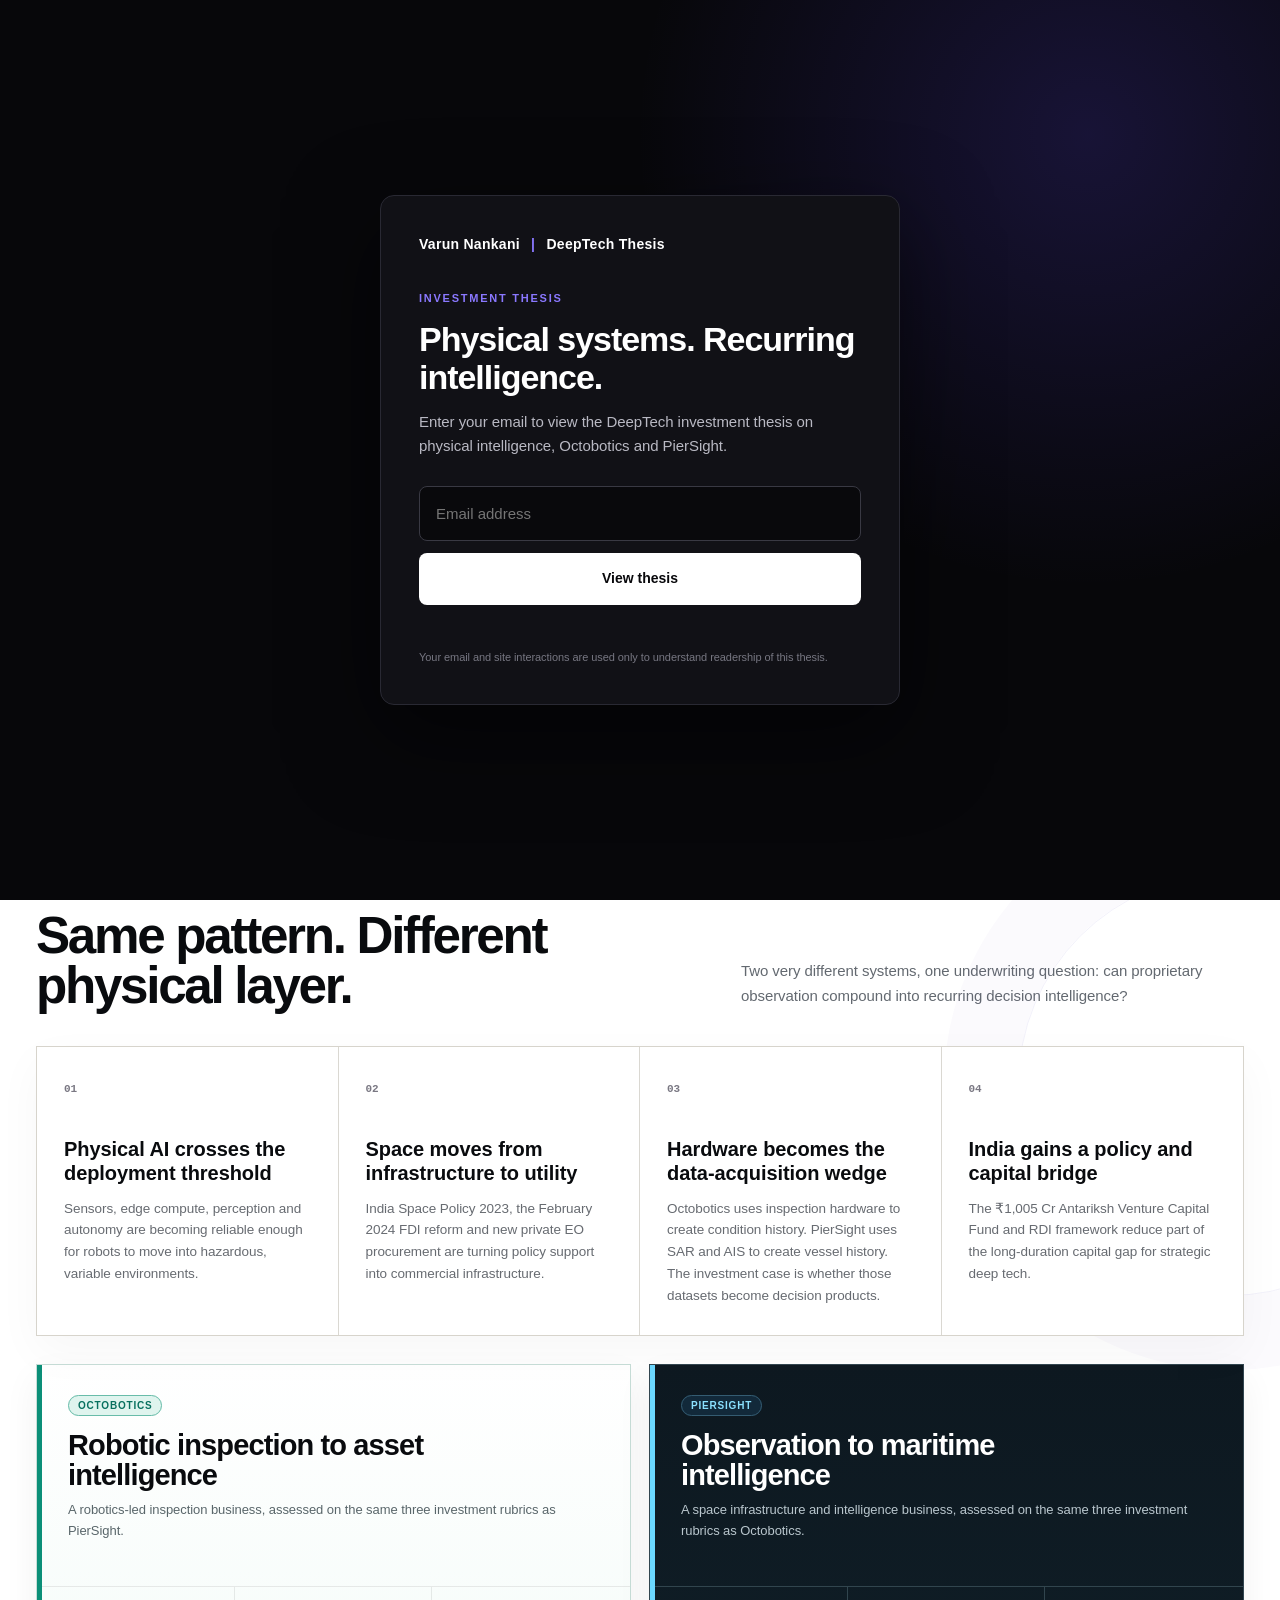
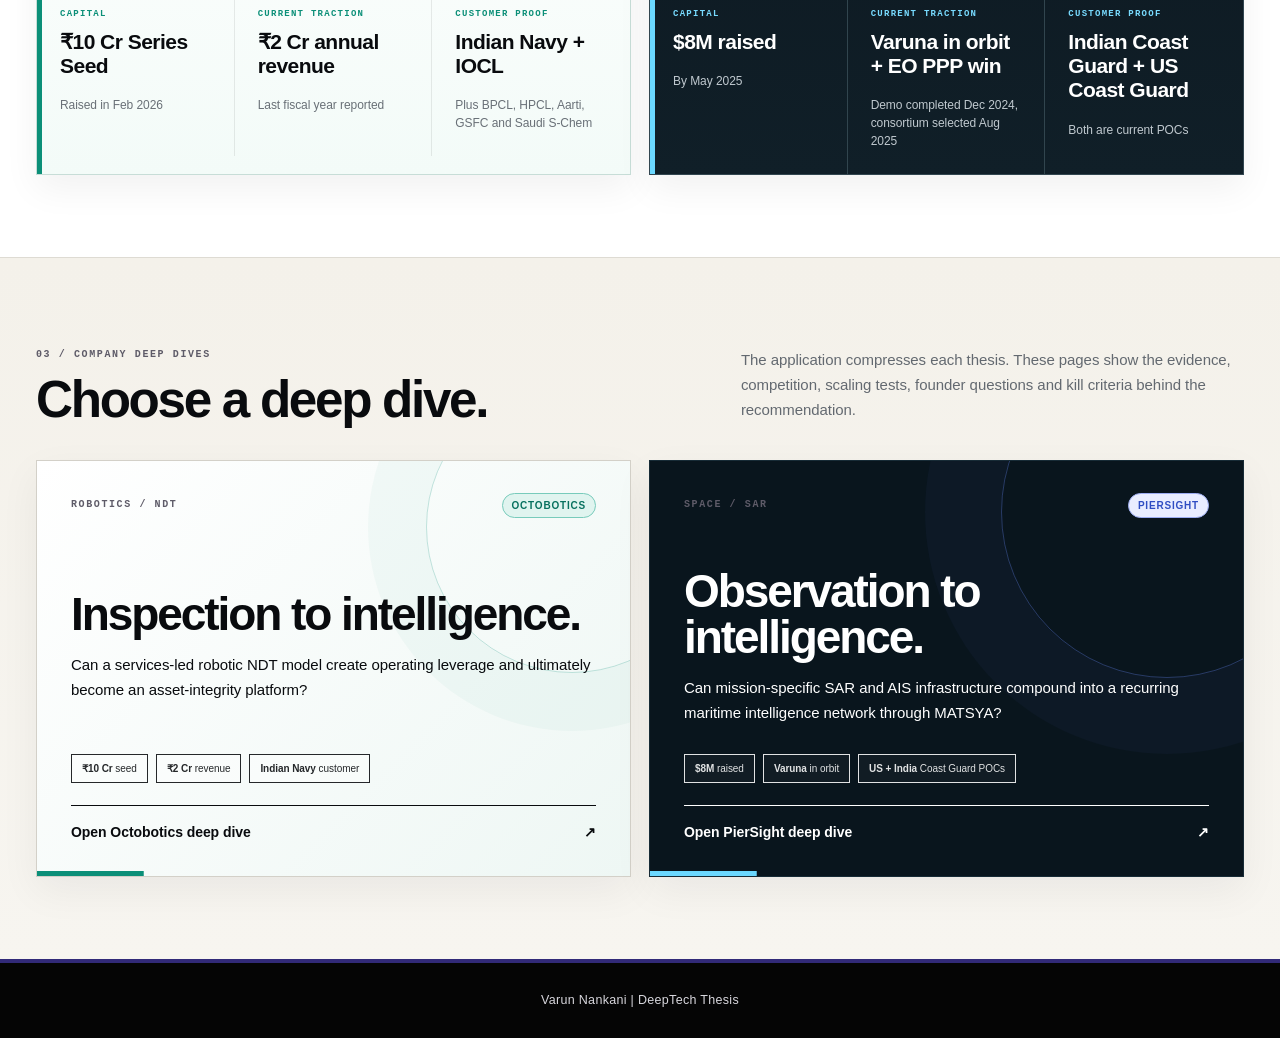
==== commit dce97e86: "supabase tracker" ====
--- a/index.html
+++ b/index.html
@@ -5,6 +5,15 @@
   <meta name="viewport" content="width=device-width,initial-scale=1">
   <title>Varun Nankani | DeepTech Thesis</title>
   <link rel="stylesheet" href="styles.css">
+<script>
+    !function(t,e){var o,n,p,r;e.__SV||(window.posthog && window.posthog.__loaded)||(window.posthog=e,e._i=[],e.init=function(i,s,a){function g(t,e){var o=e.split(".");2==o.length&&(t=t[o[0]],e=o[1]),t[e]=function(){t.push([e].concat(Array.prototype.slice.call(arguments,0)))}}p||((p=t.createElement("script")).type="text/javascript",p.crossOrigin="anonymous",p.async=!0,p.src=s.api_host.replace(".i.posthog.com","-assets.i.posthog.com")+"/static/array.js",p.onerror=function(){p=null},(r=t.getElementsByTagName("script")[0]).parentNode.insertBefore(p,r));var u=e;for(void 0!==a?u=e[a]=[]:a="posthog",u.people=u.people||[],Object.defineProperty(u,"toString",{configurable:!0,enumerable:!0,writable:!0,value:function(t){var e="posthog";return"posthog"!==a&&(e+="."+a),t||(e+=" (stub)"),e}}),Object.defineProperty(u.people,"toString",{configurable:!0,enumerable:!0,writable:!0,value:function(){return u.toString(1)+".people (stub)"}}),o="mu yu bu Su init Vu Gu zu Uu Ku il Wu Yu ju rh oh ah uh hh dh capture getExtension Zu pu gh calculateEventProperties ph register register_once register_for_session unregister unregister_for_session Hu mh getFeatureFlag getFeatureFlagPayload getFeatureFlagResult getAllFeatureFlags isFeatureEnabled reloadFeatureFlags updateFlags updateEarlyAccessFeatureEnrollment getEarlyAccessFeatures on onFeatureFlags onSurveysLoaded onSessionId getSurveys getActiveMatchingSurveys renderSurvey displaySurvey cancelPendingSurvey canRenderSurvey canRenderSurveyAsync wh identify setPersonProperties unsetPersonProperties group resetGroups setPersonPropertiesForFlags resetPersonPropertiesForFlags setGroupPropertiesForFlags resetGroupPropertiesForFlags reset kh shutdown setIdentity clearIdentity get_distinct_id getGroups get_session_id get_session_replay_url alias set_config startSessionRecording stopSessionRecording sessionRecordingStarted captureException addExceptionStep captureLog startExceptionAutocapture stopExceptionAutocapture loadToolbar get_property getSessionProperty yh ih createPersonProfile setInternalOrTestUser bh xu Cu opt_in_capturing opt_out_capturing has_opted_in_capturing has_opted_out_capturing get_explicit_consent_status is_capturing clear_opt_in_out_capturing th debug nl Os getPageViewId captureTraceFeedback captureTraceMetric Du".split(" "),n=0;n<o.length;n++)g(u,o[n]);e._i.push([i,s,a])},e.__SV=1)}(document,window.posthog||[]);
+
+    posthog.init('phc_nBh9euL3bdBrzmG7LGq3WM3wFq6N2qHKkoE3vjwVrTuc', {
+        api_host: 'https://us.i.posthog.com',
+        defaults: '2026-05-30',
+        person_profiles: 'identified_only'
+    });
+</script>
 </head>
 <body class="home-page">
 <header class="site-nav thesis-nav">
@@ -131,5 +140,5 @@
   </section>
 </main>
 <footer class="footer thesis-footer"><div class="shell footer-single">Varun Nankani | DeepTech Thesis</div></footer>
-<script src="questions.js"></script><script src="app.js"></script>
-</body></html>+<script src="questions.js"></script><script src="app.js"></script><script src="visitor-gate.js"></script>
+</body></html>
